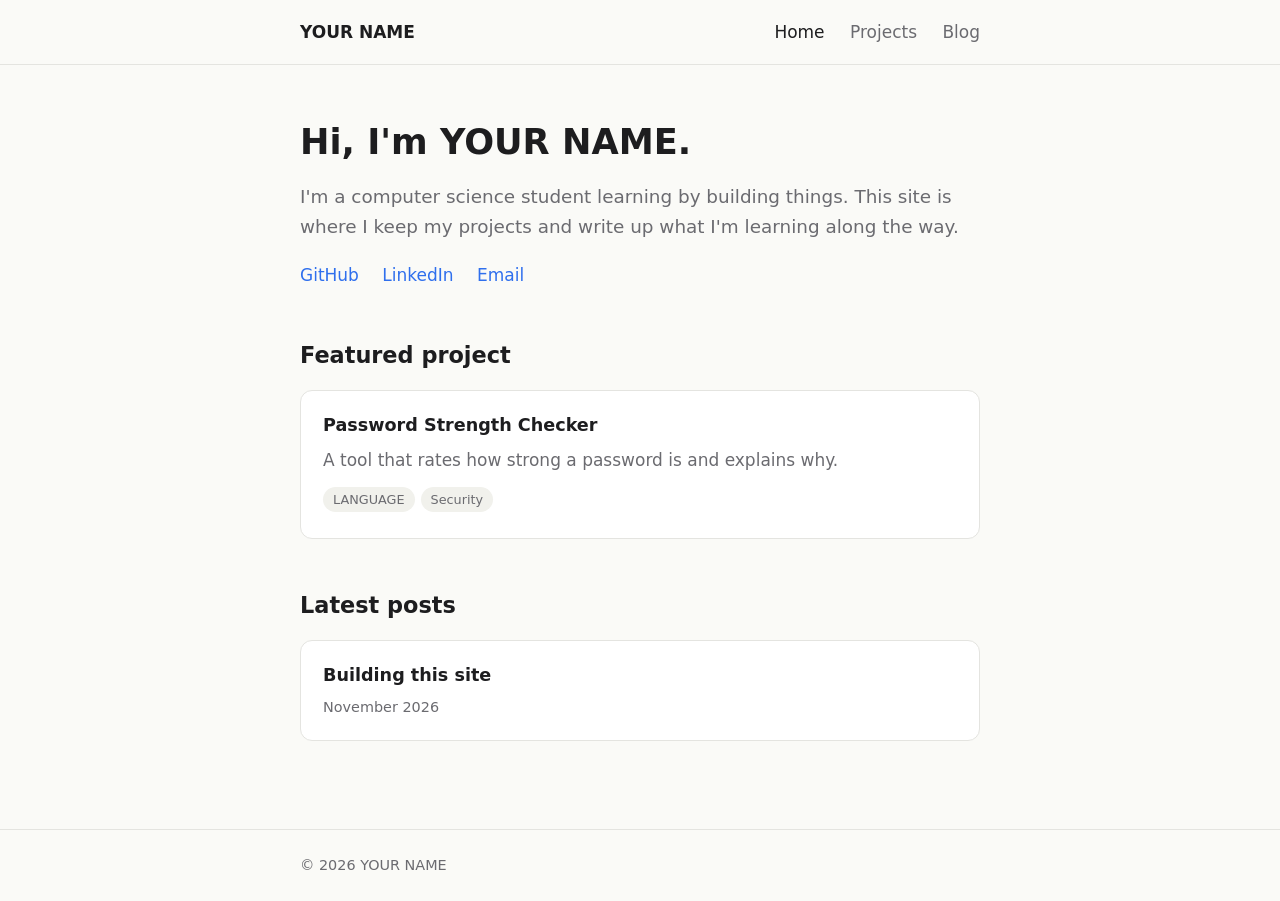
==== index.html @ d6ffb080 "First version of portfolio site" ====
<!DOCTYPE html>
<html lang="en">
<head>
  <meta charset="UTF-8">
  <meta name="viewport" content="width=device-width, initial-scale=1.0">
  <title>YOUR NAME</title>
  <meta name="description" content="YOUR NAME – projects and notes on what I'm learning.">
  <link rel="stylesheet" href="style.css">
</head>
<body>
  <header>
    <div class="container">
      <a href="index.html" class="logo">YOUR NAME</a>
      <nav>
        <a href="index.html" class="active">Home</a>
        <a href="projects.html">Projects</a>
        <a href="blog/index.html">Blog</a>
      </nav>
    </div>
  </header>

  <main>
    <div class="container">
      <h1>Hi, I'm YOUR NAME.</h1>
      <!-- TODO: rewrite this in your own words – 2-3 sentences about you -->
      <p class="intro">
        I'm a computer science student learning by building things.
        This site is where I keep my projects and write up what I'm learning along the way.
      </p>

      <p class="links">
        <a href="https://github.com/YOUR-USERNAME">GitHub</a>
        <a href="https://www.linkedin.com/in/YOUR-LINKEDIN">LinkedIn</a>
        <a href="mailto:YOUR-EMAIL">Email</a>
      </p>

      <h2>Featured project</h2>
      <a class="card" href="projects.html">
        <h3>Password Strength Checker</h3>
        <p>A tool that rates how strong a password is and explains why.</p>
        <div class="tags"><span>LANGUAGE</span><span>Security</span></div>
      </a>

      <h2>Latest posts</h2>
      <a class="card" href="blog/building-this-site.html">
        <h3>Building this site</h3>
        <p class="meta">November 2026</p>
      </a>
    </div>
  </main>

  <footer>
    <div class="container">© 2026 YOUR NAME</div>
  </footer>
</body>
</html>
---- style.css ----
/* ---------- Colours & fonts ---------- */
:root {
  --bg: #fafaf7;
  --surface: #ffffff;
  --text: #1d1d1f;
  --muted: #6b6b70;
  --accent: #2f6fed;
  --border: #e4e4e0;
  --code-bg: #f1f1ec;
  --max: 720px;
  font-family: "Inter", system-ui, -apple-system, "Segoe UI", sans-serif;
}

@media (prefers-color-scheme: dark) {
  :root {
    --bg: #121214;
    --surface: #1b1b1f;
    --text: #ececec;
    --muted: #9a9aa2;
    --accent: #7aa2ff;
    --border: #2a2a30;
    --code-bg: #24242a;
  }
}

/* ---------- Base ---------- */
* { box-sizing: border-box; }

body {
  margin: 0;
  background: var(--bg);
  color: var(--text);
  line-height: 1.65;
  font-size: 17px;
}

a { color: var(--accent); text-decoration: none; }
a:hover { text-decoration: underline; }

img { max-width: 100%; border-radius: 8px; }

.container {
  max-width: var(--max);
  margin: 0 auto;
  padding: 0 20px;
}

/* ---------- Header / nav ---------- */
header {
  border-bottom: 1px solid var(--border);
}

header .container {
  display: flex;
  justify-content: space-between;
  align-items: center;
  padding-top: 18px;
  padding-bottom: 18px;
  flex-wrap: wrap;
  gap: 12px;
}

.logo {
  font-weight: 700;
  color: var(--text);
}

nav a {
  margin-left: 20px;
  color: var(--muted);
}
nav a:first-child { margin-left: 0; }
nav a.active, nav a:hover { color: var(--text); text-decoration: none; }

/* ---------- Main ---------- */
main { padding: 56px 0 72px; }

h1 { font-size: 2.2rem; line-height: 1.2; margin: 0 0 16px; }
h2 { font-size: 1.4rem; margin: 48px 0 16px; }
h3 { margin: 0 0 6px; font-size: 1.1rem; }

.intro { font-size: 1.15rem; color: var(--muted); }

.links a { margin-right: 18px; }

/* ---------- Cards (projects + posts) ---------- */
.card {
  display: block;
  background: var(--surface);
  border: 1px solid var(--border);
  border-radius: 12px;
  padding: 20px 22px;
  margin-bottom: 16px;
  color: var(--text);
}
a.card:hover { border-color: var(--accent); text-decoration: none; }

.card p { margin: 0 0 10px; color: var(--muted); }
.card p:last-child { margin-bottom: 0; }

.meta { font-size: 0.9rem; color: var(--muted); }

.tags span {
  display: inline-block;
  font-size: 0.8rem;
  padding: 2px 10px;
  margin: 0 6px 6px 0;
  border-radius: 999px;
  background: var(--code-bg);
  color: var(--muted);
}

/* ---------- Blog post body ---------- */
article h1 { margin-bottom: 6px; }
article .meta { margin-bottom: 36px; }

code {
  background: var(--code-bg);
  padding: 2px 6px;
  border-radius: 4px;
  font-size: 0.9em;
}

pre {
  background: var(--code-bg);
  padding: 16px;
  border-radius: 8px;
  overflow-x: auto;
}
pre code { background: none; padding: 0; }

blockquote {
  margin: 0;
  padding-left: 16px;
  border-left: 3px solid var(--border);
  color: var(--muted);
}

/* ---------- Footer ---------- */
footer {
  border-top: 1px solid var(--border);
  padding: 24px 0;
  font-size: 0.9rem;
  color: var(--muted);
}
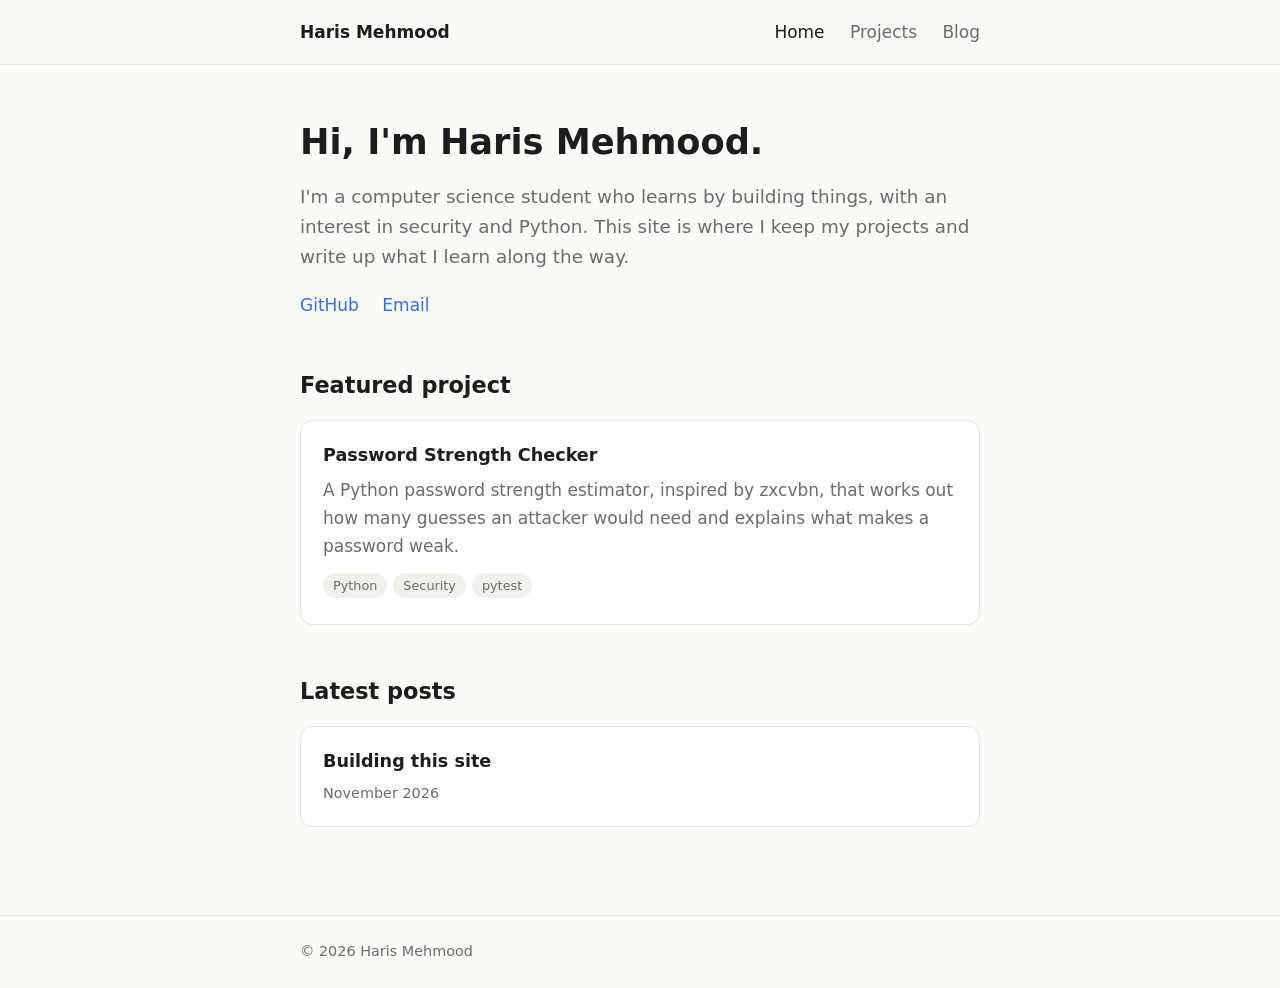
==== commit 3c88ceaf: "Update personal branding in HTML files to reflect name and details" ====
--- a/index.html
+++ b/index.html
@@ -3,14 +3,14 @@
 <head>
   <meta charset="UTF-8">
   <meta name="viewport" content="width=device-width, initial-scale=1.0">
-  <title>YOUR NAME</title>
-  <meta name="description" content="YOUR NAME – projects and notes on what I'm learning.">
+  <title>Haris Mehmood</title>
+  <meta name="description" content="Haris Mehmood – projects and notes on what I'm learning.">
   <link rel="stylesheet" href="style.css">
 </head>
 <body>
   <header>
     <div class="container">
-      <a href="index.html" class="logo">YOUR NAME</a>
+      <a href="index.html" class="logo">Haris Mehmood</a>
       <nav>
         <a href="index.html" class="active">Home</a>
         <a href="projects.html">Projects</a>
@@ -21,24 +21,23 @@
 
   <main>
     <div class="container">
-      <h1>Hi, I'm YOUR NAME.</h1>
-      <!-- TODO: rewrite this in your own words – 2-3 sentences about you -->
+      <h1>Hi, I'm Haris Mehmood.</h1>
       <p class="intro">
-        I'm a computer science student learning by building things.
-        This site is where I keep my projects and write up what I'm learning along the way.
+        I'm a computer science student who learns by building things, with an interest in
+        security and Python. This site is where I keep my projects and write up what I learn along the way.
       </p>
 
       <p class="links">
-        <a href="https://github.com/YOUR-USERNAME">GitHub</a>
-        <a href="https://www.linkedin.com/in/YOUR-LINKEDIN">LinkedIn</a>
-        <a href="mailto:YOUR-EMAIL">Email</a>
+        <a href="https://github.com/haris-221">GitHub</a>
+        <!-- Add LinkedIn here when you have the URL -->
+        <a href="mailto:harismehmood850@gmail.com">Email</a>
       </p>
 
       <h2>Featured project</h2>
       <a class="card" href="projects.html">
         <h3>Password Strength Checker</h3>
-        <p>A tool that rates how strong a password is and explains why.</p>
-        <div class="tags"><span>LANGUAGE</span><span>Security</span></div>
+        <p>A Python password strength estimator, inspired by zxcvbn, that works out how many guesses an attacker would need and explains what makes a password weak.</p>
+        <div class="tags"><span>Python</span><span>Security</span><span>pytest</span></div>
       </a>
 
       <h2>Latest posts</h2>
@@ -50,7 +49,7 @@
   </main>
 
   <footer>
-    <div class="container">© 2026 YOUR NAME</div>
+    <div class="container">© 2026 Haris Mehmood</div>
   </footer>
 </body>
 </html>
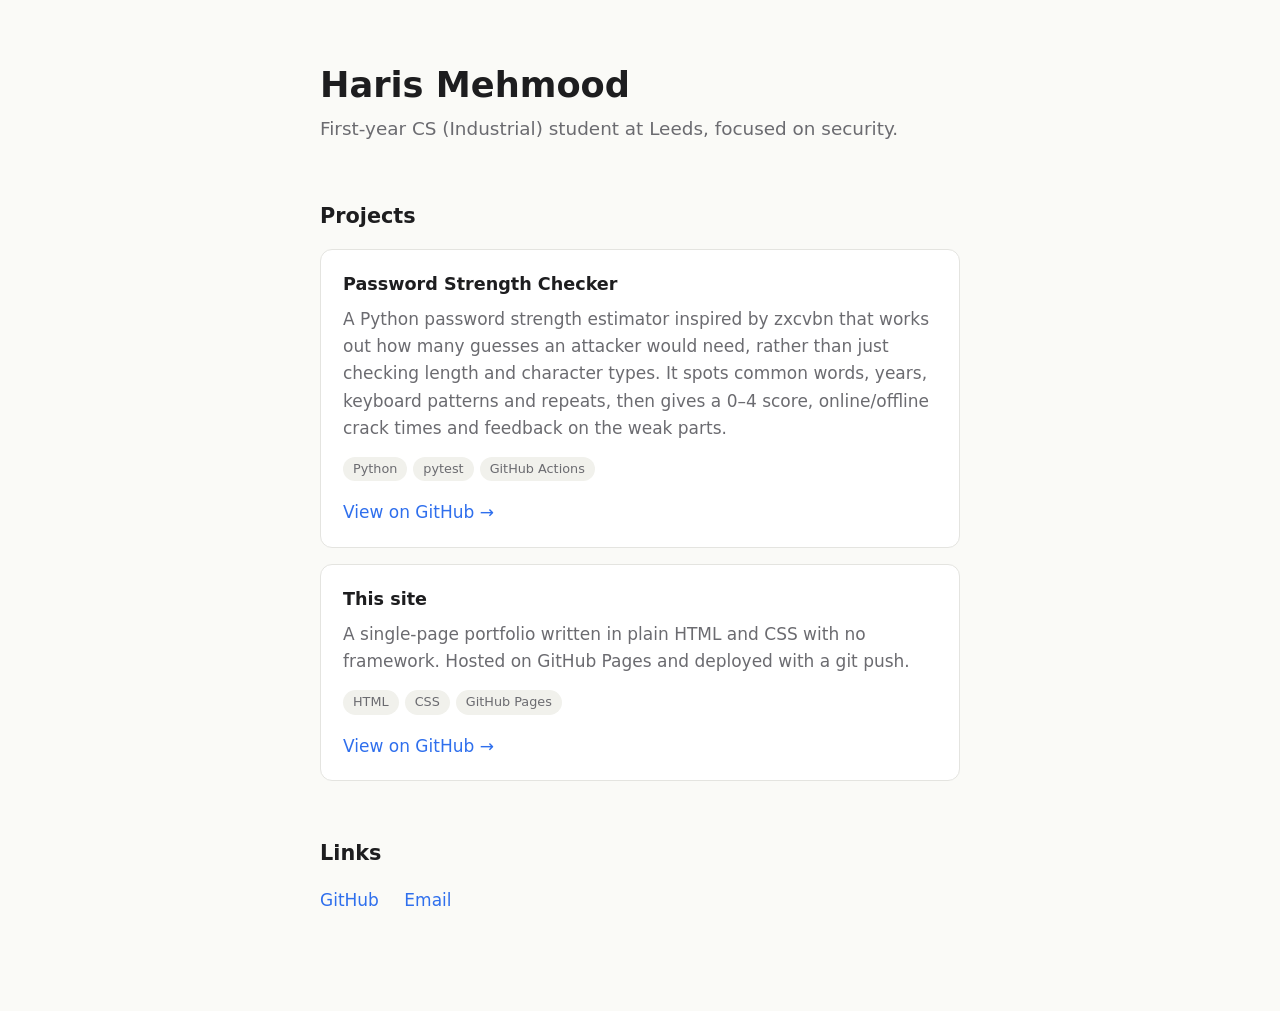
==== commit 53409f25: "Scale down to a single-page portfolio" ====
--- a/index.html
+++ b/index.html
@@ -4,52 +4,66 @@
   <meta charset="UTF-8">
   <meta name="viewport" content="width=device-width, initial-scale=1.0">
   <title>Haris Mehmood</title>
-  <meta name="description" content="Haris Mehmood – projects and notes on what I'm learning.">
+  <meta name="description" content="Haris Mehmood – first-year CS (Industrial) student at Leeds, focused on security.">
   <link rel="stylesheet" href="style.css">
 </head>
 <body>
-  <header>
-    <div class="container">
-      <a href="index.html" class="logo">Haris Mehmood</a>
-      <nav>
-        <a href="index.html" class="active">Home</a>
-        <a href="projects.html">Projects</a>
-        <a href="blog/index.html">Blog</a>
-      </nav>
-    </div>
-  </header>
+  <main class="container">
 
-  <main>
-    <div class="container">
-      <h1>Hi, I'm Haris Mehmood.</h1>
-      <p class="intro">
-        I'm a computer science student who learns by building things, with an interest in
-        security and Python. This site is where I keep my projects and write up what I learn along the way.
-      </p>
+    <!-- 1. Header -->
+    <header>
+      <h1>Haris Mehmood</h1>
+      <p class="intro">First-year CS (Industrial) student at Leeds, focused on security.</p>
+    </header>
 
+    <!-- 2. Projects: copy a .card block to add one -->
+    <section>
+      <h2>Projects</h2>
+
+      <article class="card">
+        <h3>Password Strength Checker</h3>
+        <p>
+          A Python password strength estimator inspired by zxcvbn that works out how many
+          guesses an attacker would need, rather than just checking length and character types.
+          It spots common words, years, keyboard patterns and repeats, then gives a 0–4 score,
+          online/offline crack times and feedback on the weak parts.
+        </p>
+        <div class="tags"><span>Python</span><span>pytest</span><span>GitHub Actions</span></div>
+        <a href="https://github.com/haris-221/password-strength-checker">View on GitHub →</a>
+      </article>
+
+      <!-- Week 8: uncomment and fill in once the HTB write-up repo exists
+      <article class="card">
+        <h3>Hack The Box Write-up: MACHINE NAME</h3>
+        <p>
+          ONE SENTENCE ON THE MACHINE. ONE SENTENCE ON HOW YOU GOT IN / WHAT YOU LEARNED.
+        </p>
+        <div class="tags"><span>Linux</span><span>Nmap</span><span>TOOL</span></div>
+        <a href="https://github.com/haris-221/REPO-NAME">View on GitHub →</a>
+      </article>
+      -->
+
+      <article class="card">
+        <h3>This site</h3>
+        <p>
+          A single-page portfolio written in plain HTML and CSS with no framework.
+          Hosted on GitHub Pages and deployed with a git push.
+        </p>
+        <div class="tags"><span>HTML</span><span>CSS</span><span>GitHub Pages</span></div>
+        <a href="https://github.com/haris-221/haris-221.github.io">View on GitHub →</a>
+      </article>
+    </section>
+
+    <!-- 3. Links -->
+    <section>
+      <h2>Links</h2>
       <p class="links">
         <a href="https://github.com/haris-221">GitHub</a>
-        <!-- Add LinkedIn here when you have the URL -->
+        <!-- <a href="https://www.linkedin.com/in/YOUR-LINKEDIN">LinkedIn</a> -->
         <a href="mailto:harismehmood850@gmail.com">Email</a>
       </p>
+    </section>
 
-      <h2>Featured project</h2>
-      <a class="card" href="projects.html">
-        <h3>Password Strength Checker</h3>
-        <p>A Python password strength estimator, inspired by zxcvbn, that works out how many guesses an attacker would need and explains what makes a password weak.</p>
-        <div class="tags"><span>Python</span><span>Security</span><span>pytest</span></div>
-      </a>
-
-      <h2>Latest posts</h2>
-      <a class="card" href="blog/building-this-site.html">
-        <h3>Building this site</h3>
-        <p class="meta">November 2026</p>
-      </a>
-    </div>
   </main>
-
-  <footer>
-    <div class="container">© 2026 Haris Mehmood</div>
-  </footer>
 </body>
 </html>
--- a/style.css
+++ b/style.css
@@ -1,4 +1,4 @@
-/* ---------- Colours & fonts ---------- */
+/* Colours: light by default, dark if the device prefers it */
 :root {
   --bg: #fafaf7;
   --surface: #ffffff;
@@ -6,9 +6,8 @@
   --muted: #6b6b70;
   --accent: #2f6fed;
   --border: #e4e4e0;
-  --code-bg: #f1f1ec;
-  --max: 720px;
-  font-family: "Inter", system-ui, -apple-system, "Segoe UI", sans-serif;
+  --tag-bg: #f1f1ec;
+  font-family: system-ui, -apple-system, "Segoe UI", sans-serif;
 }
 
 @media (prefers-color-scheme: dark) {
@@ -19,127 +18,60 @@
     --muted: #9a9aa2;
     --accent: #7aa2ff;
     --border: #2a2a30;
-    --code-bg: #24242a;
+    --tag-bg: #24242a;
   }
 }
 
-/* ---------- Base ---------- */
 * { box-sizing: border-box; }
 
 body {
   margin: 0;
   background: var(--bg);
   color: var(--text);
-  line-height: 1.65;
   font-size: 17px;
+  line-height: 1.6;
+}
+
+.container {
+  max-width: 680px;
+  margin: 0 auto;
+  padding: 64px 20px 80px;
 }
 
 a { color: var(--accent); text-decoration: none; }
 a:hover { text-decoration: underline; }
 
-img { max-width: 100%; border-radius: 8px; }
+h1 { font-size: 2.2rem; line-height: 1.2; margin: 0 0 8px; }
+h2 { font-size: 1.3rem; margin: 56px 0 16px; }
+h3 { font-size: 1.1rem; margin: 0 0 8px; }
 
-.container {
-  max-width: var(--max);
-  margin: 0 auto;
-  padding: 0 20px;
-}
+.intro { font-size: 1.15rem; color: var(--muted); margin: 0; }
 
-/* ---------- Header / nav ---------- */
-header {
-  border-bottom: 1px solid var(--border);
-}
-
-header .container {
-  display: flex;
-  justify-content: space-between;
-  align-items: center;
-  padding-top: 18px;
-  padding-bottom: 18px;
-  flex-wrap: wrap;
-  gap: 12px;
-}
-
-.logo {
-  font-weight: 700;
-  color: var(--text);
-}
-
-nav a {
-  margin-left: 20px;
-  color: var(--muted);
-}
-nav a:first-child { margin-left: 0; }
-nav a.active, nav a:hover { color: var(--text); text-decoration: none; }
-
-/* ---------- Main ---------- */
-main { padding: 56px 0 72px; }
-
-h1 { font-size: 2.2rem; line-height: 1.2; margin: 0 0 16px; }
-h2 { font-size: 1.4rem; margin: 48px 0 16px; }
-h3 { margin: 0 0 6px; font-size: 1.1rem; }
-
-.intro { font-size: 1.15rem; color: var(--muted); }
-
-.links a { margin-right: 18px; }
-
-/* ---------- Cards (projects + posts) ---------- */
 .card {
-  display: block;
   background: var(--surface);
   border: 1px solid var(--border);
   border-radius: 12px;
   padding: 20px 22px;
   margin-bottom: 16px;
-  color: var(--text);
 }
-a.card:hover { border-color: var(--accent); text-decoration: none; }
+.card p { margin: 0 0 12px; color: var(--muted); }
 
-.card p { margin: 0 0 10px; color: var(--muted); }
-.card p:last-child { margin-bottom: 0; }
-
-.meta { font-size: 0.9rem; color: var(--muted); }
-
+.tags { margin-bottom: 12px; }
 .tags span {
   display: inline-block;
   font-size: 0.8rem;
   padding: 2px 10px;
   margin: 0 6px 6px 0;
   border-radius: 999px;
-  background: var(--code-bg);
+  background: var(--tag-bg);
   color: var(--muted);
 }
 
-/* ---------- Blog post body ---------- */
-article h1 { margin-bottom: 6px; }
-article .meta { margin-bottom: 36px; }
+.links a { margin-right: 20px; }
 
-code {
-  background: var(--code-bg);
-  padding: 2px 6px;
-  border-radius: 4px;
-  font-size: 0.9em;
+/* Phones */
+@media (max-width: 480px) {
+  .container { padding-top: 40px; }
+  h1 { font-size: 1.8rem; }
+  .card { padding: 16px 18px; }
 }
-
-pre {
-  background: var(--code-bg);
-  padding: 16px;
-  border-radius: 8px;
-  overflow-x: auto;
-}
-pre code { background: none; padding: 0; }
-
-blockquote {
-  margin: 0;
-  padding-left: 16px;
-  border-left: 3px solid var(--border);
-  color: var(--muted);
-}
-
-/* ---------- Footer ---------- */
-footer {
-  border-top: 1px solid var(--border);
-  padding: 24px 0;
-  font-size: 0.9rem;
-  color: var(--muted);
-}
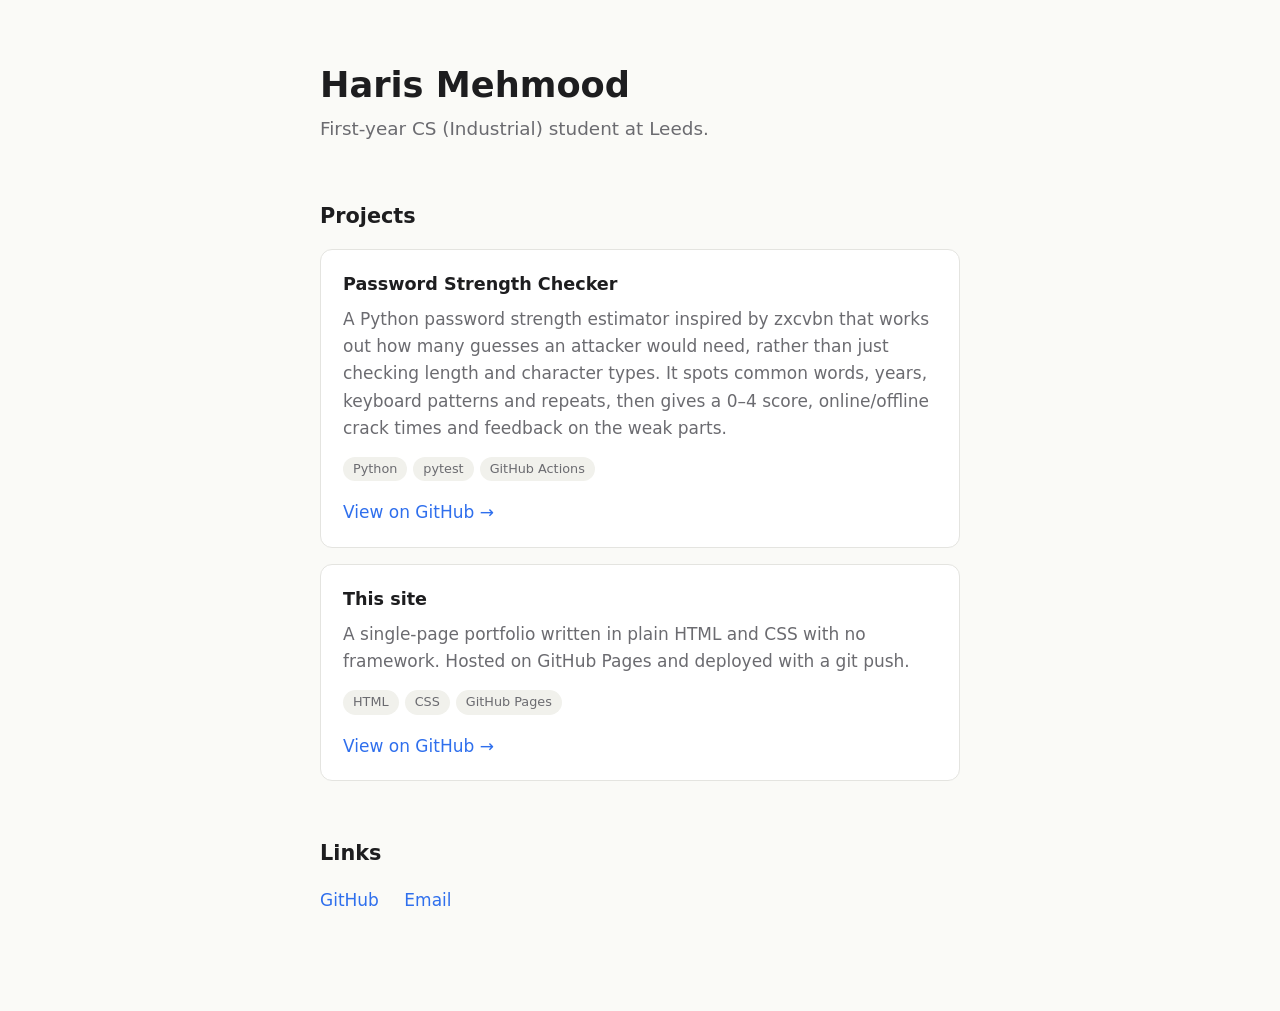
==== commit 2bb6fbdc: "Update introduction text in index.html" ====
--- a/index.html
+++ b/index.html
@@ -13,7 +13,7 @@
     <!-- 1. Header -->
     <header>
       <h1>Haris Mehmood</h1>
-      <p class="intro">First-year CS (Industrial) student at Leeds, focused on security.</p>
+      <p class="intro">First-year CS (Industrial) student at Leeds.</p>
     </header>
 
     <!-- 2. Projects: copy a .card block to add one -->
